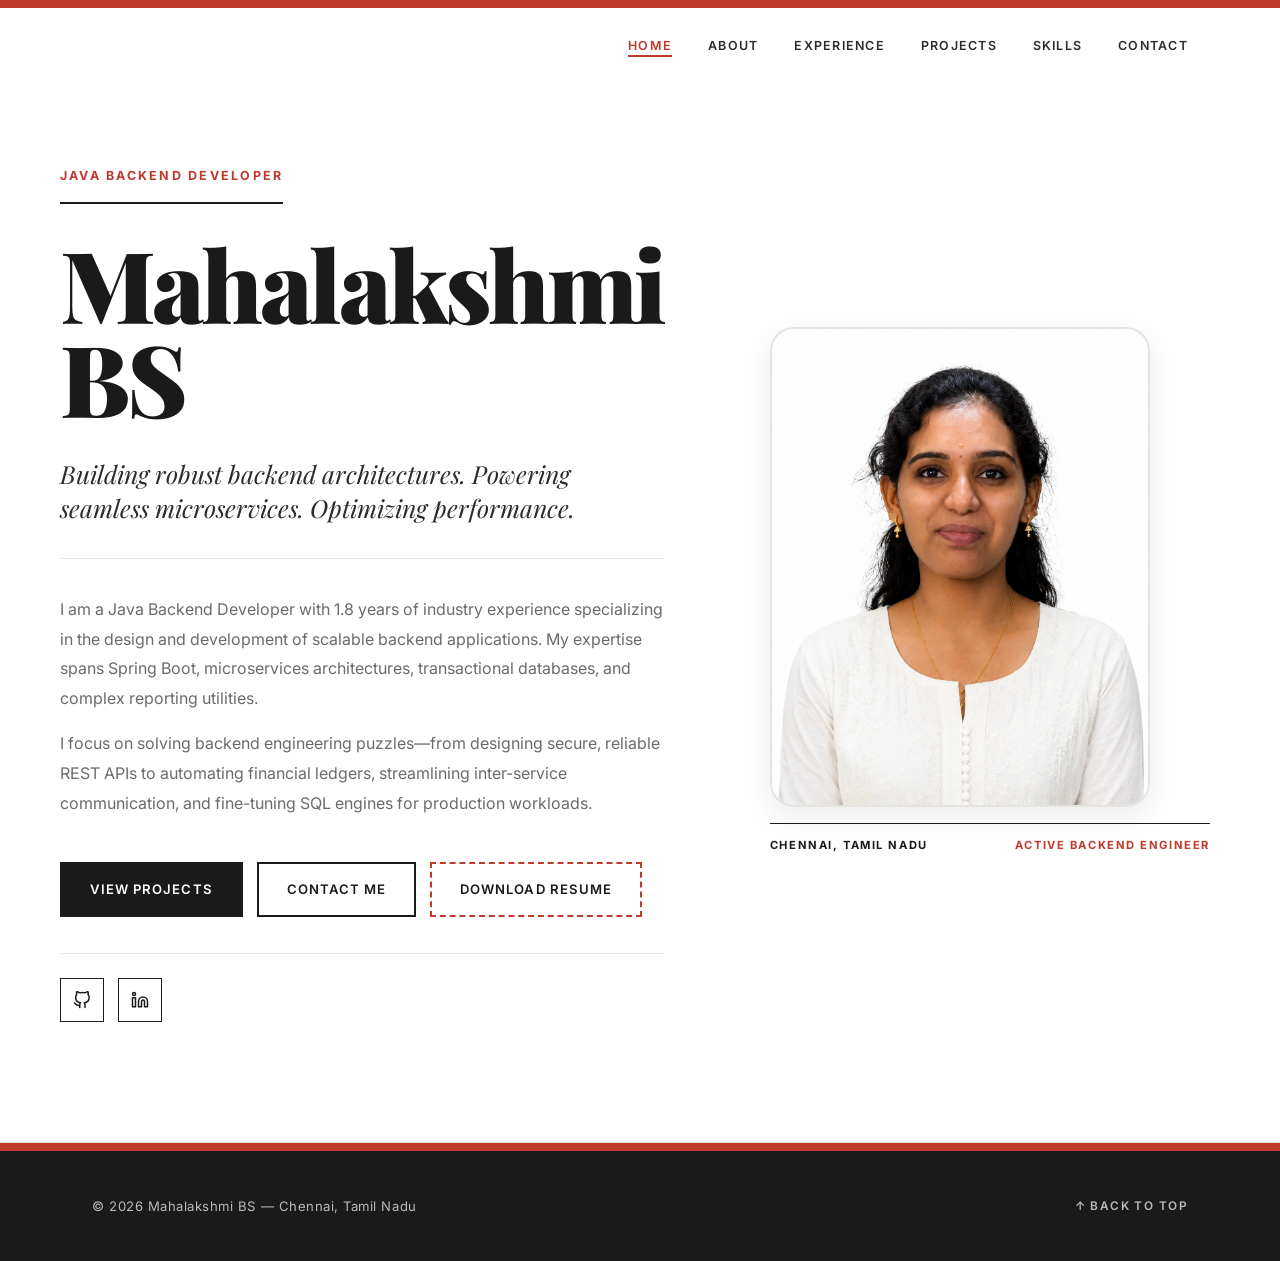
==== index.html @ 10bdec92 "Initial portfolio commit" ====
<!DOCTYPE html>
<html lang="en">
<head>
  <meta charset="UTF-8" />
  <meta name="viewport" content="width=device-width, initial-scale=1.0" />
  <title>Mahalakshmi BS — Java Backend Developer</title>
  <meta name="description" content="Portfolio of Mahalakshmi BS, Java Backend Developer with 1.8 years experience." />
  <meta name="author" content="Mahalakshmi BS" />
  <link rel="preconnect" href="https://fonts.googleapis.com" />
  <link rel="preconnect" href="https://fonts.gstatic.com" crossorigin />
  <link href="https://fonts.googleapis.com/css2?family=Playfair+Display:ital,wght@0,700;0,900;1,400&family=Inter:wght@400;500;600;700&display=swap" rel="stylesheet" />
  <link rel="stylesheet" href="style.css" />
</head>
<body id="top">
  <div class="masthead-bar"></div>
  <nav class="navbar" id="navbar">
    <div class="nav-inner">
      <a href="index.html" class="nav-logo"></a>
      <button class="nav-hamburger" id="hamburger" aria-label="Toggle navigation" aria-expanded="false">
        <span></span><span></span><span></span>
      </button>
      <ul class="nav-links" id="nav-links">
        <li><a href="index.html" class="active">Home</a></li>
        <li><a href="about.html">About</a></li>
        <li><a href="experience.html">Experience</a></li>
        <li><a href="projects.html">Projects</a></li>
        <li><a href="skills.html">Skills</a></li>
        <li><a href="contact.html">Contact</a></li>
      </ul>
    </div>
  </nav>

  <!-- ===== HOME / COVER ===== -->
  <section class="cover" id="home">
    <div class="cover-inner">
      <div class="cover-text reveal">
        <span class="cover-eyebrow">Java Backend Developer</span>
        <h1 class="cover-name">Mahalakshmi<br/>BS</h1>
        <p class="cover-tagline">Building robust backend architectures. Powering seamless microservices. Optimizing performance.</p>
        <div class="cover-summary">
          <p>I am a Java Backend Developer with 1.8 years of industry experience specializing in the design and development of scalable backend applications. My expertise spans Spring Boot, microservices architectures, transactional databases, and complex reporting utilities.</p>
          <p>I focus on solving backend engineering puzzles—from designing secure, reliable REST APIs to automating financial ledgers, streamlining inter-service communication, and fine-tuning SQL engines for production workloads.</p>
        </div>
        <div class="cover-ctas">
          <a href="projects.html" class="btn btn-primary">View Projects</a>
          <a href="contact.html" class="btn btn-secondary">Contact Me</a>
          <a href="#" id="download-cv" class="btn btn-secondary" style="border-style: dashed; border-color: var(--accent);">Download Resume</a>
        </div>
        <div class="cover-socials">
          <a href="https://github.com/mahabs2002" target="_blank" rel="noopener noreferrer" class="social-link" title="GitHub Profile">
            <svg viewBox="0 0 24 24" fill="none" stroke="currentColor" stroke-width="2" stroke-linecap="round" stroke-linejoin="round"><path d="M9 19c-5 1.5-5-2.5-7-3m14 6v-3.87a3.37 3.37 0 0 0-.94-2.61c3.14-.35 6.44-1.54 6.44-7A5.44 5.44 0 0 0 20 4.77 5.07 5.07 0 0 0 19.91 1S18.73.65 16 2.48a13.38 13.38 0 0 0-7 0C6.27.65 5.09 1 5.09 1A5.07 5.07 0 0 0 5 4.77a5.44 5.44 0 0 0-1.5 3.78c0 5.42 3.3 6.61 6.44 7A3.37 3.37 0 0 0 9 18.13V22"></path></svg>
          </a>
          <a href="https://linkedin.com/in/mahalakshmibs10" target="_blank" rel="noopener noreferrer" class="social-link" title="LinkedIn Profile">
            <svg viewBox="0 0 24 24" fill="none" stroke="currentColor" stroke-width="2" stroke-linecap="round" stroke-linejoin="round"><path d="M16 8a6 6 0 0 1 6 6v7h-4v-7a2 2 0 0 0-2-2 2 2 0 0 0-2 2v7h-4v-7a6 6 0 0 1 6-6z"></path><rect x="2" y="9" width="4" height="12"></rect><circle cx="4" cy="4" r="2"></circle></svg>
          </a>
        </div>
      </div>
      <div class="cover-photo reveal">
        <figure class="headshot">
           <div class="headshot-image">
      <img src="MahaPassport.png" alt="Mahalakshmi BS" />
    </div>
          <figcaption class="headshot-caption">
            <span>Chennai, Tamil Nadu</span>
            <span>Active Backend Engineer</span>
          </figcaption>
        </figure>
      </div>
    </div>
  </section>

  <footer class="footer" id="footer">
    <div class="container">
      <p>&copy; 2026 Mahalakshmi BS &mdash; Chennai, Tamil Nadu</p>
      <div class="footer-links">
        <a href="#top" class="footer-top">&#8593; Back to top</a>
      </div>
    </div>
  </footer>
  <script src="script.js"></script>
</body>
</html>
---- style.css ----
/* ==========================================================================
   STYLE.CSS - Mahalakshmi BS Portfolio
   Replicating the premium editorial/brutalist style of ajay0704.github.io
   ========================================================================== */

/* ===== RESET & BASE ===== */
*, *::before, *::after { 
  box-sizing: border-box; 
  margin: 0; 
  padding: 0; 
}

:root {
  --bg:           #ffffff;
  --bg-alt:       #f7f6f3;
  --bg-paper:     #faf9f6;
  --ink:          #1a1a1a;
  --ink-soft:     #2c2c2c;
  --muted:        #6b6b6b;
  --muted-soft:   #9a9a9a;
  --rule:         #1a1a1a;
  --hairline:     #e6e4df;
  --accent:       #c0392b; /* Strike Red */
  --accent-dark:  #962d22;

  --serif:        'Playfair Display', Georgia, 'Times New Roman', serif;
  --sans:         'Inter', -apple-system, BlinkMacSystemFont, 'Segoe UI', sans-serif;

  --container:    1160px;
  --transition:   0.2s ease;
}

html { 
  scroll-behavior: smooth; 
  scroll-padding-top: 80px; /* Accounts for fixed header */
}

body {
  font-family: var(--sans);
  background: var(--bg);
  color: var(--ink);
  line-height: 1.7;
  font-size: 17px;
  -webkit-font-smoothing: antialiased;
  -moz-osx-font-smoothing: grayscale;
}

body.modal-open {
  overflow: hidden; /* Locks page scroll when modal is open */
}

a { 
  color: inherit; 
  text-decoration: none; 
}

ul { 
  list-style: none; 
}

img { 
  display: block; 
  max-width: 100%; 
}

.container {
  max-width: var(--container);
  margin: 0 auto;
  padding: 0 32px;
}

.section {
  padding: 140px 0;
  border-top: 1px solid var(--hairline);
}
.section:first-of-type { 
  border-top: none; 
}

/* ===== SECTION TITLES ===== */
.section-title {
  font-family: var(--serif);
  font-weight: 900;
  font-size: clamp(2.4rem, 5vw, 3.6rem);
  line-height: 1.05;
  letter-spacing: -0.02em;
  color: var(--ink);
  margin-bottom: 64px;
  text-align: left;
  display: block;
  position: relative;
  padding-bottom: 20px;
}
.section-title::after {
  content: '';
  display: block;
  width: 64px;
  height: 4px;
  background: var(--accent);
  position: absolute;
  bottom: 0;
  left: 0;
}

/* ===== SCROLL REVEAL ===== */
.reveal {
  opacity: 0;
  transform: translateY(20px);
  transition: opacity 0.6s ease, transform 0.6s ease; /* Matches ajay0704.github.io exactly */
}
.reveal.visible {
  opacity: 1;
  transform: translateY(0);
}

/* ===== BUTTONS ===== */
.btn {
  display: inline-flex;
  align-items: center;
  gap: 8px;
  padding: 14px 28px;
  font-family: var(--sans);
  font-size: 0.82rem;
  font-weight: 600;
  letter-spacing: 0.08em;
  text-transform: uppercase;
  cursor: pointer;
  transition: background var(--transition), color var(--transition), border-color var(--transition);
  border: 2px solid var(--ink);
  border-radius: 0; /* Brutalist sharp corners */
}

.btn-primary {
  background: var(--ink);
  color: #fff;
}
.btn-primary:hover {
  background: var(--accent);
  border-color: var(--accent);
  color: #fff;
}

.btn-secondary {
  background: transparent;
  color: var(--ink);
}
.btn-secondary:hover {
  background: var(--ink);
  color: #fff;
}

.btn-sm {
  padding: 10px 20px;
  font-size: 0.75rem;
}

/* ===== TAGS / PILLS ===== */
.tag {
  display: inline-block;
  padding: 5px 12px;
  font-family: var(--sans);
  font-size: 0.74rem;
  font-weight: 500;
  letter-spacing: 0.03em;
  background: transparent;
  color: var(--ink-soft);
  border: 1px solid var(--hairline);
  border-radius: 0;
  white-space: nowrap;
}
.tag-primary {
  background: var(--ink);
  color: #fff;
  border-color: var(--ink);
}

/* ===== BADGES ===== */
.badge {
  display: inline-block;
  padding: 3px 10px;
  font-size: 0.68rem;
  font-weight: 700;
  letter-spacing: 0.1em;
  text-transform: uppercase;
  border-radius: 0;
}
.badge-intern {
  background: transparent;
  color: var(--accent);
  border: 1px solid var(--accent);
}
.badge-fulltime {
  background: var(--ink);
  color: #fff;
  border: 1px solid var(--ink);
}

/* ===== MASTHEAD BAR ===== */
.masthead-bar {
  position: fixed;
  top: 0;
  left: 0;
  right: 0;
  height: 8px;
  background: var(--accent);
  z-index: 1100;
}

/* ===== NAVBAR ===== */
.navbar {
  position: fixed;
  top: 8px;
  left: 0;
  right: 0;
  z-index: 1000;
  background: rgba(255, 255, 255, 0.96);
  backdrop-filter: blur(8px);
  -webkit-backdrop-filter: blur(8px);
  border-bottom: 1px solid transparent;
  transition: border-color var(--transition);
}
.navbar.scrolled {
  border-bottom-color: var(--hairline);
}

.nav-inner {
  max-width: var(--container);
  margin: 0 auto;
  padding: 0 32px;
  height: 72px;
  display: flex;
  align-items: center;
  justify-content: space-between;
}

.nav-logo {
  font-family: var(--serif);
  font-size: 1.6rem;
  font-weight: 900;
  color: var(--ink);
  letter-spacing: -0.01em;
  display: inline-block;
  min-width: 40px;
  height: 24px;
}

.nav-links {
  display: flex;
  gap: 36px;
  align-items: center;
}
.nav-links a {
  font-family: var(--sans);
  font-size: 0.78rem;
  font-weight: 600;
  letter-spacing: 0.1em;
  text-transform: uppercase;
  color: var(--ink-soft);
  transition: color var(--transition);
  position: relative;
  padding: 4px 0;
}
.nav-links a::after {
  content: '';
  position: absolute;
  bottom: 0;
  left: 0;
  width: 0;
  height: 2px;
  background: var(--accent);
  transition: width var(--transition);
}
.nav-links a:hover,
.nav-links a.active {
  color: var(--accent);
}
.nav-links a:hover::after,
.nav-links a.active::after {
  width: 100%;
}

.nav-hamburger {
  display: none;
  flex-direction: column;
  gap: 5px;
  background: none;
  border: none;
  cursor: pointer;
  padding: 4px;
}
.nav-hamburger span {
  display: block;
  width: 26px;
  height: 2px;
  background: var(--ink);
  transition: transform var(--transition), opacity var(--transition);
}
.nav-hamburger.open span:nth-child(1) { transform: translateY(7px) rotate(45deg); }
.nav-hamburger.open span:nth-child(2) { opacity: 0; }
.nav-hamburger.open span:nth-child(3) { transform: translateY(-7px) rotate(-45deg); }

/* ===== COVER (HERO SECTION) ===== */
.cover {
  min-height: calc(100vh - 8px);
  display: flex;
  align-items: center;
  padding: 160px 32px 120px;
  background: var(--bg);
  border-bottom: 1px solid var(--hairline);
}

.cover-inner {
  max-width: var(--container);
  margin: 0 auto;
  width: 100%;
  display: grid;
  grid-template-columns: 1.25fr 1fr;
  gap: 96px;
  align-items: center;
}

.cover-text {
  max-width: 640px;
}

.cover-eyebrow {
  font-family: var(--sans);
  font-size: 0.78rem;
  font-weight: 700;
  letter-spacing: 0.18em;
  text-transform: uppercase;
  color: var(--accent);
  margin-bottom: 32px;
  padding-bottom: 16px;
  border-bottom: 2px solid var(--ink);
  display: inline-block;
}

.cover-name {
  font-family: var(--serif);
  font-size: clamp(3.6rem, 8vw, 6.2rem);
  font-weight: 900;
  color: var(--ink);
  line-height: 0.95;
  letter-spacing: -0.035em;
  margin-bottom: 32px;
}

.cover-tagline {
  font-family: var(--serif);
  font-style: italic;
  font-size: clamp(1.25rem, 2.4vw, 1.55rem);
  font-weight: 400;
  color: var(--ink-soft);
  margin-bottom: 36px;
  line-height: 1.4;
  padding-bottom: 32px;
  border-bottom: 1px solid var(--hairline);
}

.cover-summary p {
  font-family: var(--sans);
  font-size: 1rem;
  color: var(--muted);
  line-height: 1.85;
  margin-bottom: 16px;
}
.cover-summary p:last-child { 
  margin-bottom: 0; 
}

.cover-ctas {
  display: flex;
  flex-wrap: wrap;
  gap: 14px;
  margin-top: 44px;
}

.cover-socials {
  display: flex;
  gap: 14px;
  margin-top: 36px;
  border-top: 1px solid var(--hairline);
  padding-top: 24px;
}
.social-link {
  display: flex;
  align-items: center;
  justify-content: center;
  width: 44px;
  height: 44px;
  border: 1px solid var(--ink);
  color: var(--ink);
  transition: background var(--transition), color var(--transition);
}
.social-link svg { 
  width: 18px; 
  height: 18px; 
}
.social-link:hover {
  background: var(--ink);
  color: #fff;
}

/* Hero Illustration Graphic */
.cover-photo {
  display: flex;
  justify-content: center;
}
.headshot {
  position: relative;
  width: 100%;
  max-width: 440px;
  margin: 0;
}
.headshot-graphic {
  display: block;
  width: 100%;
  aspect-ratio: 1 / 1;
  background: var(--bg-paper);
  border: 1px solid var(--ink);
  padding: 10px;
}
.headshot-caption {
  margin-top: 16px;
  display: flex;
  justify-content: space-between;
  font-family: var(--sans);
  font-size: 0.7rem;
  font-weight: 700;
  letter-spacing: 0.14em;
  text-transform: uppercase;
  color: var(--ink);
  padding-top: 12px;
  border-top: 1px solid var(--ink);
}
.headshot-caption span:last-child { 
  color: var(--accent); 
}

/* ===== ABOUT SECTION ===== */
.about {
  background: var(--bg);
}
.about-grid {
  display: grid;
  grid-template-columns: 1fr 340px;
  gap: 96px;
  align-items: start;
}
.about-text p {
  font-family: var(--sans);
  color: var(--ink-soft);
  font-size: 1.02rem;
  margin-bottom: 22px;
  line-height: 1.85;
}
.about-text p:first-of-type::first-letter {
  font-family: var(--serif);
  font-weight: 900;
  font-size: 4.4rem;
  float: left;
  line-height: 0.9;
  padding: 6px 12px 0 0;
  color: var(--accent);
}
.about-text p:last-child { 
  margin-bottom: 0; 
}
.about-text strong {
  color: var(--ink);
  font-weight: 600;
}

.about-focus-card {
  border-top: 2px solid var(--ink);
  padding-top: 28px;
}
.focus-title {
  font-family: var(--sans);
  font-size: 0.78rem;
  font-weight: 700;
  letter-spacing: 0.12em;
  text-transform: uppercase;
  color: var(--muted);
  margin-bottom: 20px;
}
.focus-list {
  display: flex;
  flex-direction: column;
  gap: 0;
}
.focus-item {
  padding: 16px 0;
  border-bottom: 1px solid var(--hairline);
  display: flex;
  align-items: center;
  justify-content: space-between;
}
.focus-item:last-child {
  border-bottom: 2px solid var(--ink);
}
.focus-name {
  font-family: var(--serif);
  font-size: 1.15rem;
  font-weight: 900;
  color: var(--ink);
}
.focus-icon {
  font-family: var(--sans);
  font-size: 0.75rem;
  font-weight: 700;
  color: var(--accent);
  letter-spacing: 0.05em;
  text-transform: uppercase;
}

/* ===== EXPERIENCE / TIMELINE ===== */
.experience {
  background: var(--bg-alt);
}
.timeline {
  position: relative;
}
.timeline-item {
  position: relative;
  padding: 56px 0;
  border-bottom: 1px solid var(--hairline);
}
.timeline-item:first-child { 
  padding-top: 0; 
}
.timeline-item:last-child { 
  border-bottom: none; 
  padding-bottom: 0; 
}

.timeline-card {
  background: transparent;
  border: none;
  padding: 0;
}

.timeline-header {
  display: flex;
  justify-content: space-between;
  align-items: flex-start;
  gap: 24px;
  margin-bottom: 24px;
  flex-wrap: wrap;
}

.timeline-role {
  font-family: var(--serif);
  font-size: 1.8rem;
  font-weight: 900;
  color: var(--ink);
  margin-bottom: 6px;
  letter-spacing: -0.01em;
  line-height: 1.15;
}
.timeline-company {
  font-family: var(--sans);
  font-size: 0.95rem;
  color: var(--accent);
  font-weight: 600;
  letter-spacing: 0.01em;
}

.timeline-meta {
  display: flex;
  flex-direction: column;
  align-items: flex-end;
  gap: 10px;
}
.timeline-date {
  font-family: var(--sans);
  font-size: 0.78rem;
  color: var(--muted);
  font-weight: 600;
  letter-spacing: 0.08em;
  text-transform: uppercase;
  white-space: nowrap;
}

.timeline-bullets {
  display: flex;
  flex-direction: column;
  gap: 12px;
  max-width: 860px;
  margin-bottom: 28px;
}
.timeline-bullets li {
  font-family: var(--sans);
  font-size: 1rem;
  color: var(--ink-soft);
  padding-left: 22px;
  position: relative;
  line-height: 1.7;
}
.timeline-bullets li::before {
  content: '';
  position: absolute;
  left: 0;
  top: 14px;
  width: 12px;
  height: 1px;
  background: var(--accent);
}

.timeline-tech-stack {
  display: flex;
  flex-wrap: wrap;
  gap: 6px;
  max-width: 860px;
  border-top: 1px solid var(--hairline);
  padding-top: 20px;
}

/* ===== PROJECTS ===== */
.projects {
  background: var(--bg);
}
.projects-grid {
  display: grid;
  grid-template-columns: repeat(3, 1fr);
  gap: 32px;
}

.project-card {
  background: var(--bg);
  border: 1px solid var(--hairline);
  border-top: 4px solid var(--ink);
  transition: border-color var(--transition), transform var(--transition);
  display: flex;
  flex-direction: column;
}
.project-card:hover {
  border-top-color: var(--accent);
}

.project-graphic-box {
  background: var(--bg-paper);
  border-bottom: 1px solid var(--hairline);
  padding: 16px;
  display: flex;
  justify-content: center;
  align-items: center;
  aspect-ratio: 16 / 9;
}
.project-graphic-box svg {
  max-width: 100%;
  max-height: 100%;
}

.project-card-inner {
  padding: 30px 24px;
  display: flex;
  flex-direction: column;
  flex-grow: 1;
}

.project-context {
  font-family: var(--sans);
  font-size: 0.7rem;
  font-weight: 700;
  letter-spacing: 0.14em;
  text-transform: uppercase;
  color: var(--accent);
  margin-bottom: 14px;
}

.project-title {
  font-family: var(--serif);
  font-size: 1.5rem;
  font-weight: 900;
  color: var(--ink);
  margin-bottom: 14px;
  line-height: 1.15;
  letter-spacing: -0.01em;
}

.project-desc {
  font-family: var(--sans);
  font-size: 0.94rem;
  color: var(--muted);
  line-height: 1.75;
  margin-bottom: 24px;
  flex-grow: 1;
}

.project-tags {
  display: flex;
  flex-wrap: wrap;
  gap: 6px;
  margin-bottom: 24px;
  padding-top: 16px;
  border-top: 1px solid var(--hairline);
}

.project-actions {
  margin-top: auto;
  display: flex;
  gap: 12px;
  align-items: center;
}

/* Timeline/Case Study link style */
.timeline-cta {
  display: inline-flex;
  align-items: center;
  gap: 4px;
  font-family: var(--sans);
  font-size: 0.78rem;
  font-weight: 700;
  letter-spacing: 0.12em;
  text-transform: uppercase;
  color: var(--accent);
  padding-bottom: 4px;
  border-bottom: 1px solid var(--accent);
  transition: color var(--transition), border-color var(--transition), gap var(--transition);
  cursor: pointer;
}
.timeline-cta:hover {
  color: var(--ink);
  border-bottom-color: var(--ink);
  gap: 10px;
}

/* ===== EDITORIAL CASE STUDY MODAL OVERLAYS ===== */
.modal-overlay {
  position: fixed;
  inset: 0;
  background: rgba(26, 26, 26, 0.4);
  backdrop-filter: blur(8px);
  -webkit-backdrop-filter: blur(8px);
  z-index: 2000;
  display: flex;
  align-items: center;
  justify-content: center;
  opacity: 0;
  pointer-events: none;
  transition: opacity 0.3s ease;
  padding: 24px;
}
.modal-overlay.active {
  opacity: 1;
  pointer-events: all;
}

.modal-box {
  background: var(--bg);
  border: 3px solid var(--ink);
  border-radius: 0;
  width: 100%;
  max-width: 800px;
  max-height: 85vh;
  overflow-y: auto;
  position: relative;
  padding: 48px;
  transform: translateY(30px);
  opacity: 0;
  transition: transform 0.3s cubic-bezier(0.16, 1, 0.3, 1), opacity 0.3s ease;
  box-shadow: 0 20px 50px rgba(0,0,0,0.15);
}
.modal-overlay.active .modal-box {
  transform: translateY(0);
  opacity: 1;
}

.modal-close-btn {
  position: absolute;
  top: 18px;
  right: 24px;
  font-size: 2.2rem;
  line-height: 1;
  font-family: var(--sans);
  font-weight: 300;
  cursor: pointer;
  background: none;
  border: none;
  color: var(--ink);
  transition: color var(--transition);
  padding: 4px;
}
.modal-close-btn:hover {
  color: var(--accent);
}

.modal-header-block {
  border-bottom: 2px solid var(--ink);
  padding-bottom: 20px;
  margin-bottom: 32px;
}
.modal-subtitle {
  font-family: var(--sans);
  font-size: 0.72rem;
  font-weight: 700;
  letter-spacing: 0.16em;
  text-transform: uppercase;
  color: var(--accent);
  margin-bottom: 8px;
  display: block;
}
.modal-title {
  font-family: var(--serif);
  font-size: clamp(1.8rem, 4vw, 2.4rem);
  font-weight: 900;
  line-height: 1.15;
  color: var(--ink);
  letter-spacing: -0.01eM;
}

.modal-content-body {
  display: flex;
  flex-direction: column;
  gap: 28px;
}
.modal-content-body h4 {
  font-family: var(--serif);
  font-size: 1.25rem;
  font-weight: 900;
  color: var(--ink);
  margin-bottom: 12px;
}
.modal-content-body p {
  font-family: var(--sans);
  font-size: 0.98rem;
  color: var(--ink-soft);
  line-height: 1.8;
  margin-bottom: 16px;
}
.modal-content-body p:last-child {
  margin-bottom: 0;
}
.modal-bullets-list {
  display: flex;
  flex-direction: column;
  gap: 8px;
  margin-bottom: 20px;
}
.modal-bullets-list li {
  font-family: var(--sans);
  font-size: 0.98rem;
  color: var(--ink-soft);
  padding-left: 20px;
  position: relative;
  line-height: 1.7;
}
.modal-bullets-list li::before {
  content: '';
  position: absolute;
  left: 0;
  top: 12px;
  width: 10px;
  height: 1px;
  background: var(--accent);
}

.modal-section-divider {
  border-top: 1px solid var(--hairline);
  padding-top: 24px;
}

.modal-cs-box {
  background: var(--bg-alt);
  border-left: 3px solid var(--accent);
  padding: 20px;
  margin-bottom: 16px;
}
.modal-cs-label {
  font-family: var(--sans);
  font-size: 0.72rem;
  font-weight: 700;
  letter-spacing: 0.05em;
  text-transform: uppercase;
  margin-bottom: 6px;
  display: block;
}
.modal-cs-label.challenge { color: var(--accent); }
.modal-cs-label.solution { color: var(--ink); }

/* ===== SKILLS ===== */
.skills {
  background: var(--bg-paper);
}
.skills-legend {
  display: flex;
  flex-wrap: wrap;
  align-items: center;
  gap: 24px;
  margin-bottom: 40px;
  padding-bottom: 18px;
  border-bottom: 1px solid var(--hairline);
}
.legend-label {
  font-family: var(--sans);
  font-size: 0.7rem;
  font-weight: 700;
  letter-spacing: 0.16em;
  text-transform: uppercase;
  color: var(--muted);
}
.legend-item {
  display: inline-flex;
  align-items: center;
  gap: 8px;
  font-family: var(--sans);
  font-size: 0.78rem;
  color: var(--muted);
}

.skills-grid {
  display: grid;
  grid-template-columns: repeat(2, 1fr);
  gap: 48px 64px;
}
.skill-group {
  padding: 32px 0 0;
  border-top: 2px solid var(--ink);
}
.skill-group-label {
  font-family: var(--sans);
  font-size: 0.78rem;
  font-weight: 700;
  letter-spacing: 0.14em;
  text-transform: uppercase;
  color: var(--accent);
  margin-bottom: 20px;
}
.tag-row {
  display: flex;
  flex-wrap: wrap;
  gap: 8px;
}

/* Certifications Sub-block */
.certifications-block {
  margin-top: 80px;
  border-top: 1px solid var(--hairline);
  padding-top: 60px;
}
.certifications-title {
  font-family: var(--serif);
  font-size: 1.8rem;
  font-weight: 900;
  color: var(--ink);
  margin-bottom: 32px;
}
.certs-grid {
  display: grid;
  grid-template-columns: repeat(3, 1fr);
  gap: 24px;
}
.cert-card {
  background: var(--bg);
  border: 1px solid var(--hairline);
  border-top: 3px solid var(--accent);
  padding: 24px;
  transition: transform var(--transition);
}
.cert-card:hover {
  transform: translateY(-4px);
}
.cert-name {
  font-family: var(--sans);
  font-size: 0.95rem;
  font-weight: 700;
  color: var(--ink);
  margin-bottom: 8px;
  line-height: 1.4;
}
.cert-issuer {
  font-family: var(--sans);
  font-size: 0.78rem;
  color: var(--muted);
  font-weight: 600;
  text-transform: uppercase;
  letter-spacing: 0.05em;
}

/* ===== CONTACT SECTION ===== */
.contact {
  background: var(--bg);
}

.contact-layout {
  display: grid;
  grid-template-columns: 1fr 1fr;
  gap: 96px;
  align-items: center;
}

.contact-intro {
  font-family: var(--serif);
  font-style: italic;
  font-size: clamp(1.15rem, 2vw, 1.4rem);
  color: var(--ink-soft);
  line-height: 1.6;
  margin-bottom: 40px;
  padding-bottom: 24px;
  border-bottom: 1px solid var(--hairline);
}

.contact-links {
  display: grid;
  grid-template-columns: repeat(2, 1fr);
  gap: 0;
  max-width: 760px;
  border-top: 2px solid var(--ink);
  border-left: 1px solid var(--hairline);
}

.contact-item {
  display: flex;
  align-items: center;
  gap: 18px;
  padding: 24px 26px;
  background: transparent;
  border-right: 1px solid var(--hairline);
  border-bottom: 1px solid var(--hairline);
  transition: background var(--transition), transform var(--transition);
}
.contact-item:hover {
  background: var(--bg-paper);
}

.contact-icon {
  display: flex;
  align-items: center;
  justify-content: center;
  width: 44px;
  height: 44px;
  border: 1px solid var(--ink);
  color: var(--ink);
  flex-shrink: 0;
  transition: background var(--transition), color var(--transition), border-color var(--transition);
}
.contact-icon svg { 
  width: 18px; 
  height: 18px; 
}
.contact-item:hover .contact-icon {
  background: var(--accent);
  color: #fff;
  border-color: var(--accent);
}

.contact-details {
  display: flex;
  flex-direction: column;
  gap: 2px;
  min-width: 0;
}
.contact-label {
  font-family: var(--sans);
  font-size: 0.68rem;
  font-weight: 700;
  letter-spacing: 0.14em;
  text-transform: uppercase;
  color: var(--muted);
}
.contact-value {
  font-family: var(--sans);
  font-size: 0.96rem;
  color: var(--ink);
  font-weight: 600;
  white-space: nowrap;
  overflow: hidden;
  text-overflow: ellipsis;
}

/* Contact Tech SVG container */
.contact-visual {
  display: flex;
  justify-content: center;
  align-items: center;
  border: 1px solid var(--ink);
  padding: 10px;
  background: var(--bg-paper);
}
.contact-visual-inner {
  width: 100%;
  aspect-ratio: 1 / 1;
  border: 1px stroke var(--hairline);
}

/* ===== FOOTER ===== */
.footer {
  background: var(--ink);
  color: var(--bg);
  padding: 44px 0;
  border-top: 8px solid var(--accent);
}
.footer .container {
  display: flex;
  justify-content: space-between;
  align-items: center;
  flex-wrap: wrap;
  gap: 20px;
}
.footer p {
  font-family: var(--sans);
  font-size: 0.82rem;
  color: rgba(255,255,255,0.7);
  letter-spacing: 0.04em;
}
.footer-links {
  display: flex;
  gap: 24px;
}
.footer-top {
  font-family: var(--sans);
  font-size: 0.74rem;
  color: rgba(255,255,255,0.7);
  font-weight: 600;
  letter-spacing: 0.12em;
  text-transform: uppercase;
  transition: color var(--transition);
}
.footer-top:hover { 
  color: var(--accent); 
}

/* ===== RESPONSIVE MEDIA QUERIES ===== */
@media (max-width: 1023px) {
  .section { 
    padding: 110px 0; 
  }
  
  .cover-inner {
    grid-template-columns: 1fr;
    gap: 56px;
  }
  .cover-photo {
    order: -1;
    justify-content: flex-start;
  }
  .headshot {
    max-width: 340px;
  }

  .about-grid {
    grid-template-columns: 1fr;
    gap: 56px;
  }
  .about-focus-card {
    border-top: 2px solid var(--ink);
  }

  .projects-grid {
    grid-template-columns: repeat(2, 1fr);
  }
  
  .skills-grid {
    gap: 40px 48px;
  }

  .certs-grid {
    grid-template-columns: repeat(2, 1fr);
  }

  .contact-layout {
    grid-template-columns: 1fr;
    gap: 56px;
  }
}

@media (max-width: 767px) {
  body { 
    font-size: 16px; 
  }
  
  .container { 
    padding: 0 24px; 
  }
  
  .section { 
    padding: 88px 0; 
  }
  
  .section-title { 
    margin-bottom: 48px; 
  }

  /* Nav Mobile Burger Drawer */
  .nav-inner {
    height: 64px;
    padding: 0 24px;
  }
  .nav-hamburger {
    display: flex;
  }
  .nav-links {
    position: fixed;
    top: calc(8px + 64px);
    left: 0;
    right: 0;
    background: rgba(255, 255, 255, 0.98);
    backdrop-filter: blur(12px);
    -webkit-backdrop-filter: blur(12px);
    flex-direction: column;
    align-items: flex-start;
    gap: 0;
    padding: 12px 0;
    border-bottom: 1px solid var(--hairline);
    transform: translateY(-120%);
    opacity: 0;
    transition: transform 0.3s cubic-bezier(0.16, 1, 0.3, 1), opacity 0.3s cubic-bezier(0.16, 1, 0.3, 1);
    pointer-events: none;
  }
  .nav-links.open {
    transform: translateY(0);
    opacity: 1;
    pointer-events: all;
  }
  .nav-links li {
    width: 100%;
  }
  .nav-links a {
    display: block;
    padding: 14px 24px;
    font-size: 0.85rem;
  }
  .nav-links a::after {
    display: none;
  }

  .cover {
    padding: 120px 24px 80px;
  }
  .cover-ctas {
    flex-direction: column;
    align-items: stretch;
  }
  .cover-ctas .btn {
    width: 100%;
    justify-content: center;
  }
  .headshot {
    max-width: 280px;
  }

  .projects-grid {
    grid-template-columns: 1fr;
  }

  .skills-grid {
    grid-template-columns: 1fr;
    gap: 36px;
  }

  .certs-grid {
    grid-template-columns: 1fr;
  }

  .about-text p:first-of-type::first-letter {
    font-size: 3.6rem;
  }

  .timeline-header {
    flex-direction: column;
    align-items: flex-start;
    gap: 12px;
  }
  .timeline-meta {
    align-items: flex-start;
    flex-direction: row;
    gap: 12px;
  }
  .timeline-role {
    font-size: 1.45rem;
  }

  .contact-links {
    grid-template-columns: 1fr;
    border-left: none;
    border-right: none;
  }
  .contact-item {
    border-left: 1px solid var(--hairline);
  }

  .modal-box {
    padding: 32px 24px;
    max-height: 90vh;
  }
}

@media (max-width: 400px) {
  .cover-name {
    font-size: 2.8rem;
  }
  .section-title {
    font-size: 2rem;
  }
}

/* ==========================================================================
   MULTI-PAGE LAYOUT ADDITIONS
   Each section lives on its own page. page-main gives proper top padding
   for the fixed navbar (8px masthead + 72px navbar = 80px).
   ========================================================================== */

/* Wrapper for inner-page content — pushes below fixed navbar */
.page-main {
  padding-top: 80px;
  min-height: calc(100vh - 80px);
  display: flex;
  flex-direction: column;
}

/* Inner pages: section fills remaining viewport height, no top border */
.page-main .section {
  border-top: none;
  flex: 1;
}

/* Home page: cover already handles its own top padding via padding: 160px */
/* But it should NOT show a scrollbar to hidden sections, so body overflow is
   already fine — there are no other sections stacked below it. */
body {
  display: flex;
  flex-direction: column;
  min-height: 100vh;
}

/* Footer stays at bottom on short pages */
.footer {
  margin-top: auto;
}
.headshot-image {
  width: 380px;
  height: 480px;
  overflow: hidden;
  border-radius: 24px;
  border: 2px solid #e6e4df;
  background: #faf9f6;
  box-shadow: 0 10px 30px rgba(0,0,0,0.08);
}

.headshot-image img {
  width: 100%;
  height: 100%;
  object-fit: cover;
  display: block;
}
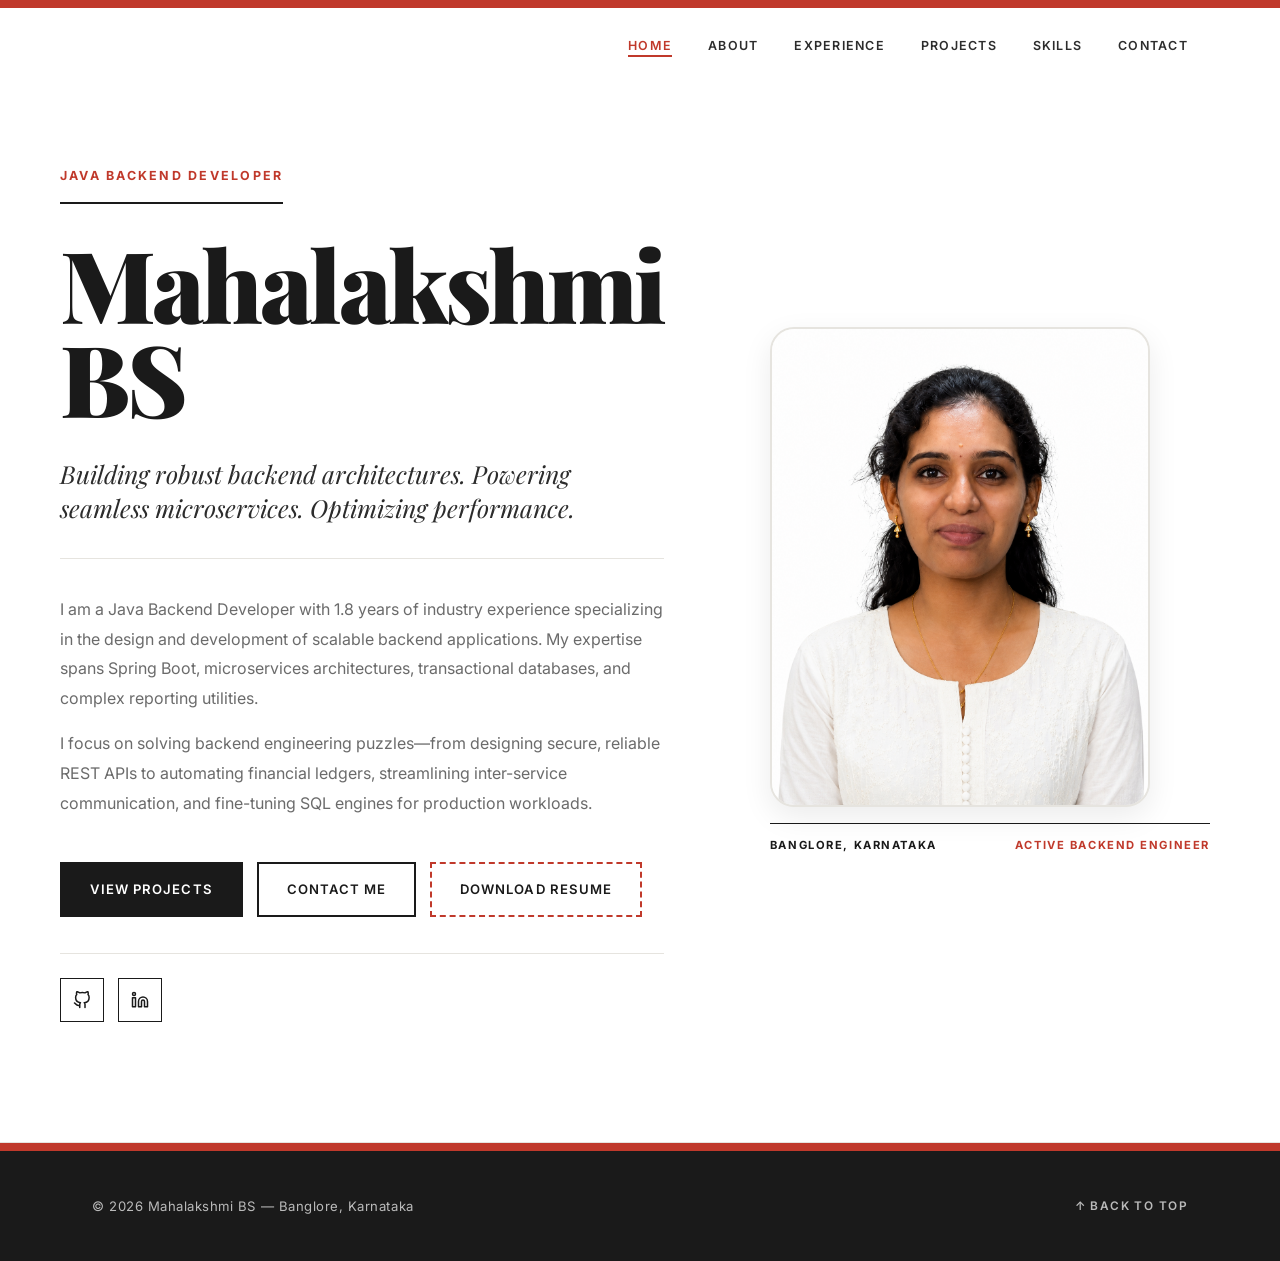
==== commit 08d17531: "Update portfolio" ====
--- a/index.html
+++ b/index.html
@@ -61,7 +61,7 @@
       <img src="MahaPassport.png" alt="Mahalakshmi BS" />
     </div>
           <figcaption class="headshot-caption">
-            <span>Chennai, Tamil Nadu</span>
+            <span>Banglore, Karnataka</span>
             <span>Active Backend Engineer</span>
           </figcaption>
         </figure>
@@ -71,7 +71,7 @@
 
   <footer class="footer" id="footer">
     <div class="container">
-      <p>&copy; 2026 Mahalakshmi BS &mdash; Chennai, Tamil Nadu</p>
+      <p>&copy; 2026 Mahalakshmi BS &mdash; Banglore, Karnataka</p>
       <div class="footer-links">
         <a href="#top" class="footer-top">&#8593; Back to top</a>
       </div>
